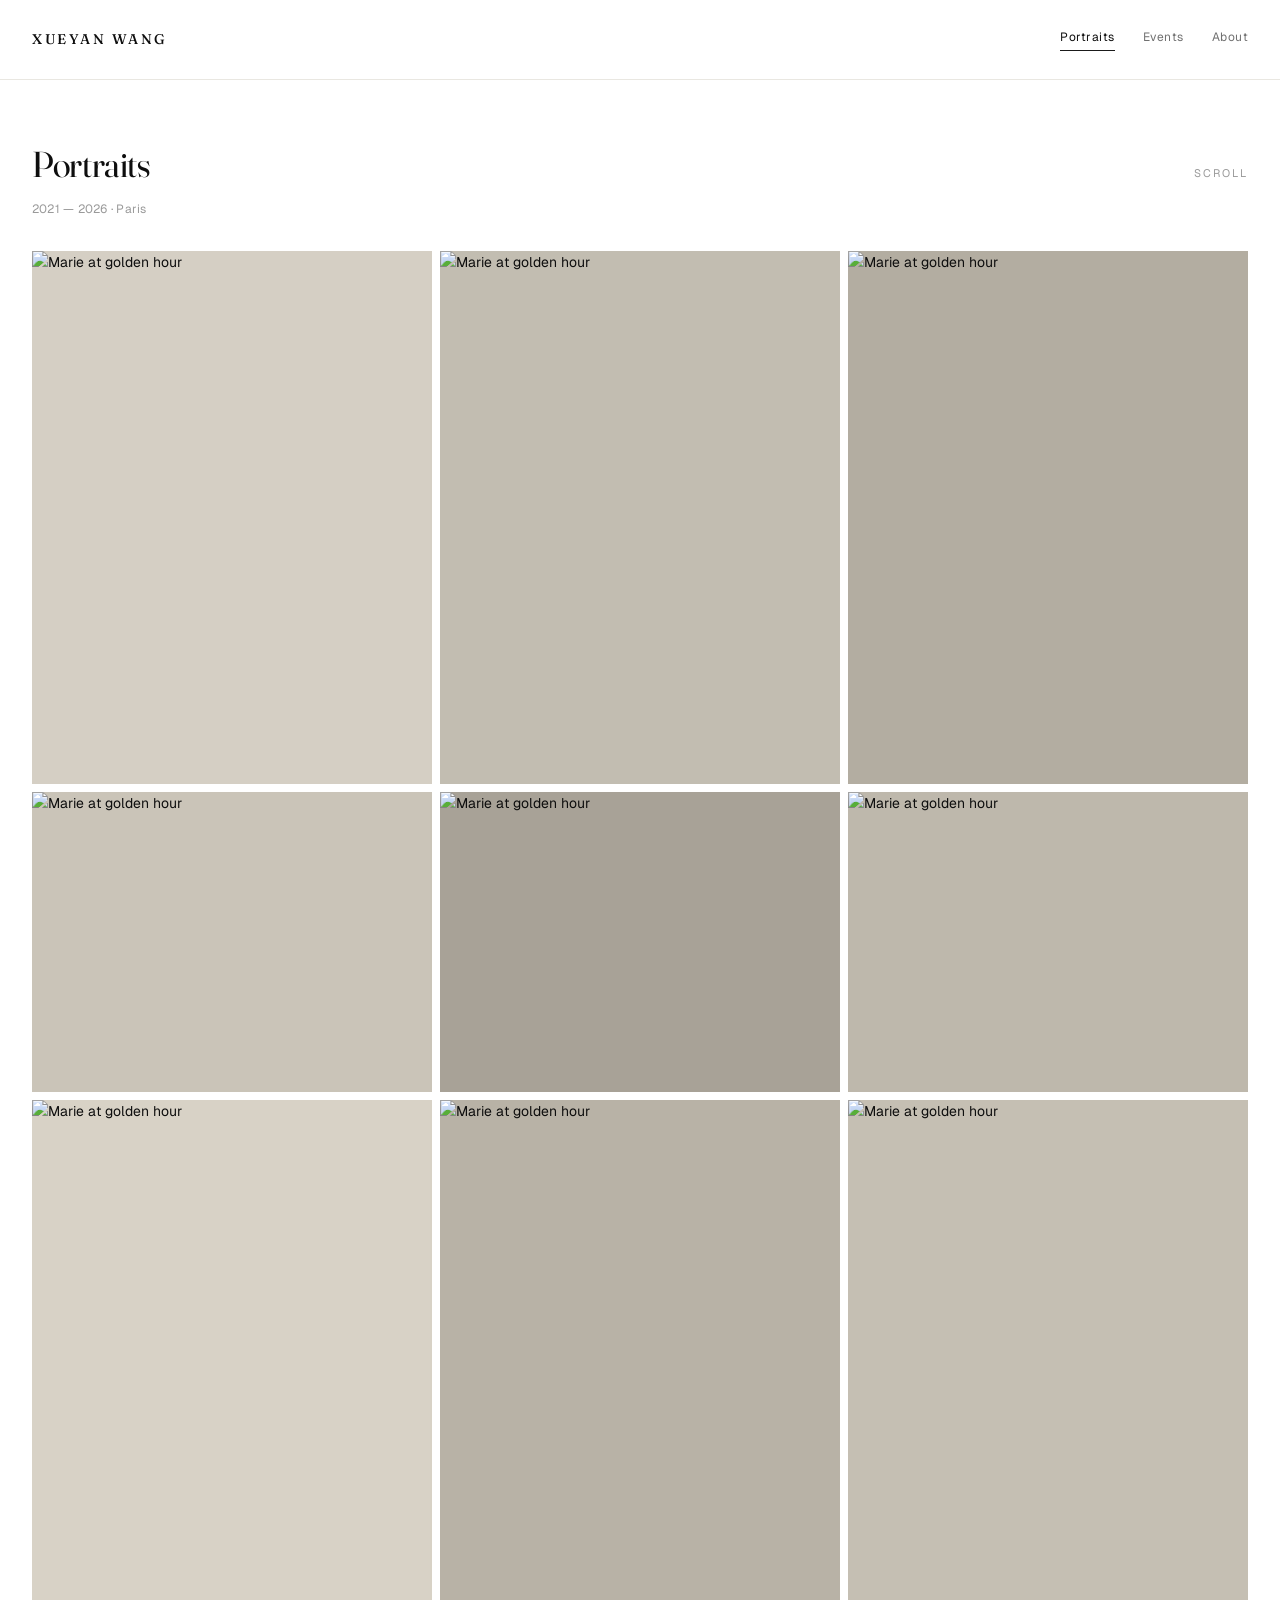
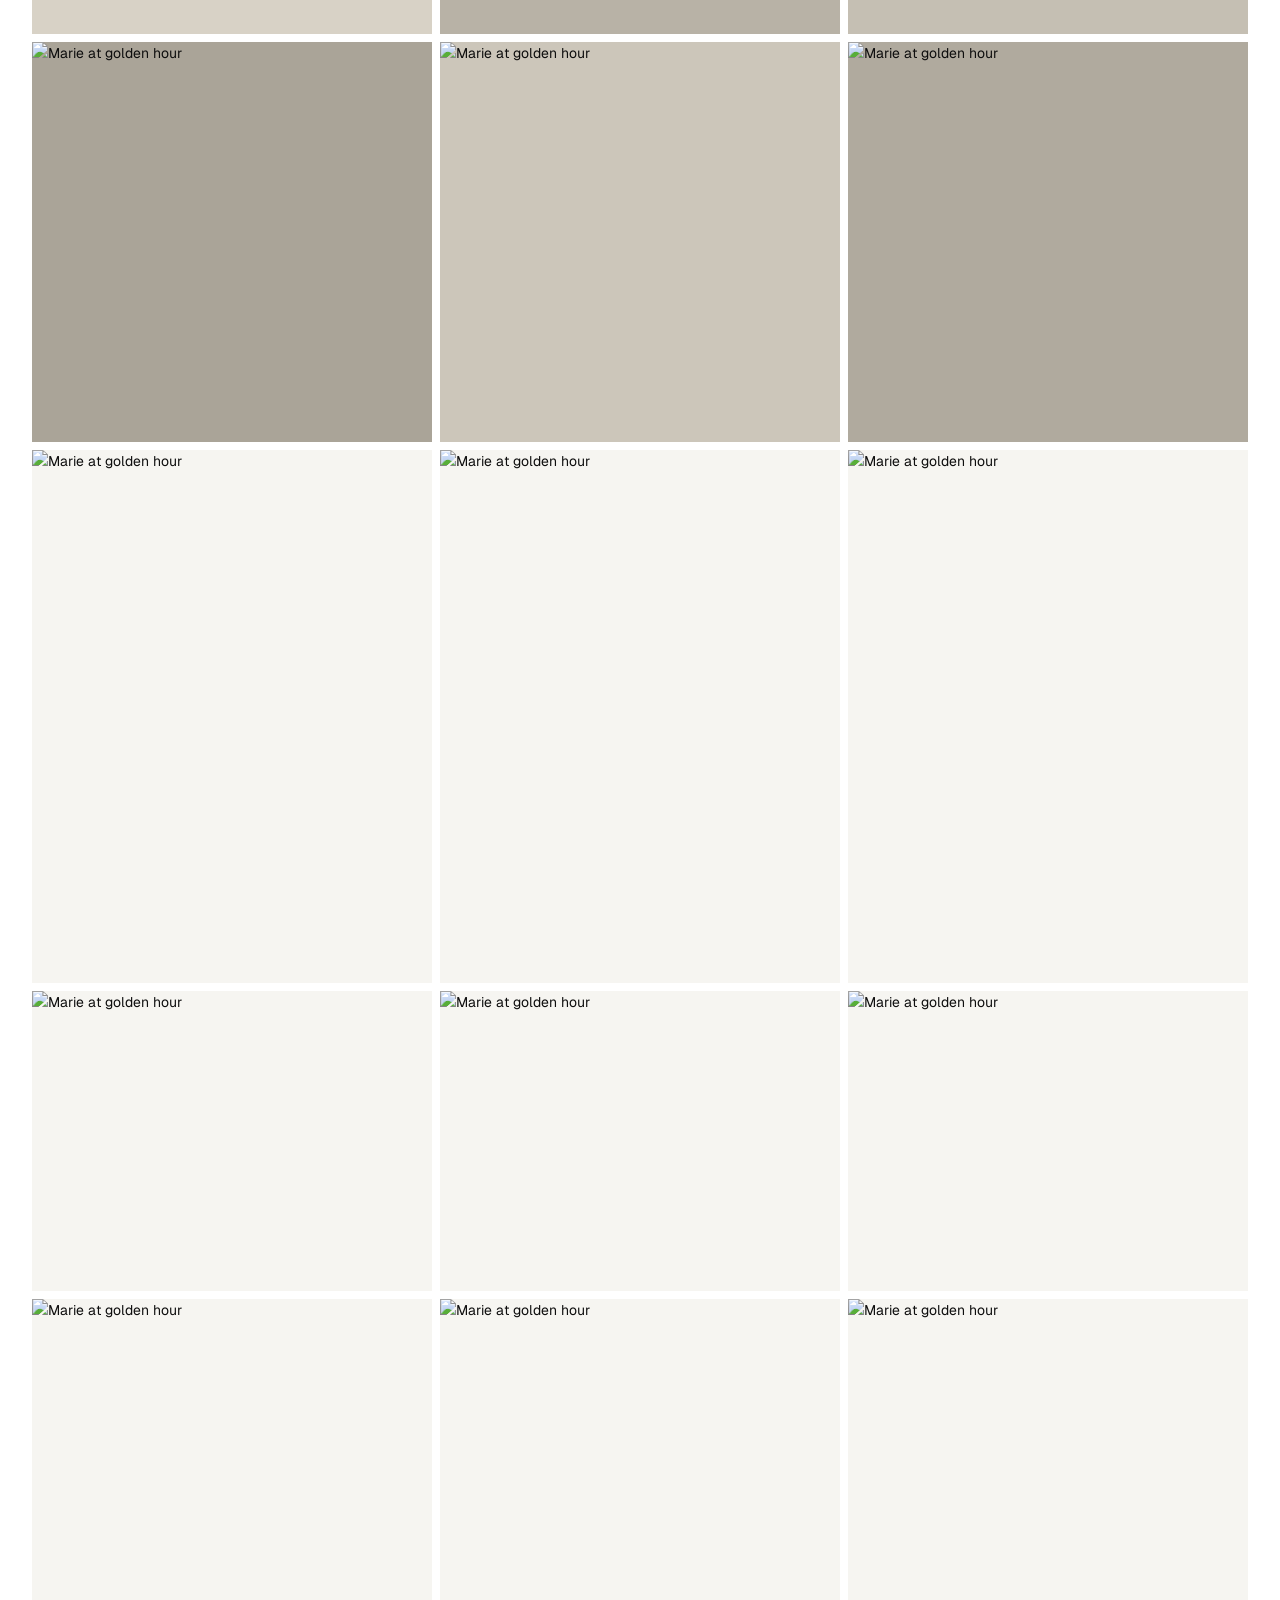
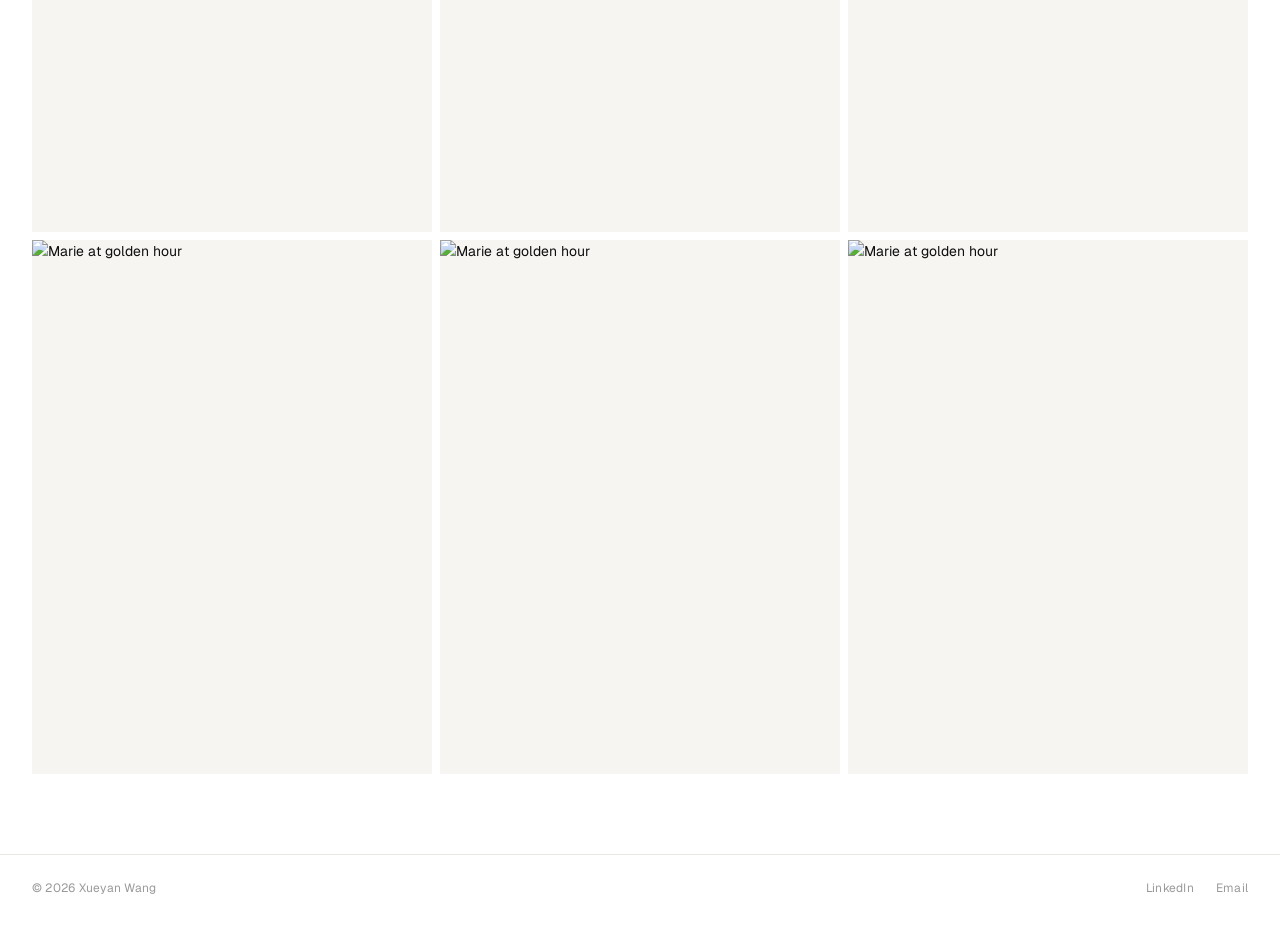
==== index.html @ 807694ce "Add files via upload initial portfolio" ====
<!DOCTYPE html>
<html lang="en">
<head>
  <meta charset="UTF-8">
  <meta name="viewport" content="width=device-width, initial-scale=1.0">
  <title>Xueyan Wang — Portraits</title>
  <meta name="description" content="Portrait photography by Xueyan Wang. Selected work, 2022–2025.">
  <link rel="preconnect" href="https://fonts.googleapis.com">
  <link rel="preconnect" href="https://fonts.gstatic.com" crossorigin>
  <link href="https://fonts.googleapis.com/css2?family=Fraunces:opsz,wght@9..144,400;9..144,500&family=Geist:wght@300;400;500&display=swap" rel="stylesheet">
  <link rel="stylesheet" href="styles.css">
</head>
<body>

  <nav class="topnav">
    <a href="index.html" class="wordmark">Xueyan Wang</a>
    <div class="nav-links">
      <a href="index.html" class="active">Portraits</a>
      <a href="events.html">Events</a>
      <a href="about.html">About</a>
    </div>
  </nav>

  <header class="page-header">
    <div>
      <h1 class="page-title">Portraits</h1>
      <p class="page-meta">2021 — 2026 · Paris</p>
    </div>
    <span class="scroll-hint">Scroll</span>
  </header>

  <main class="gallery">
    <!--
      ============================================================
      ADD YOUR PHOTOS HERE
      ============================================================
      Each photo is a <figure class="photo">. Inside, put:
        <img src="images/portraits/01.jpg" alt="Description">

      Aspect ratio classes (mix freely for natural rhythm):
        tall      = 3:4   (portraits — most common)
        wide      = 4:3
        square    = 1:1
        portrait  = 2:3   (more vertical)
        landscape = 3:2

      Placeholder classes (ph-1 to ph-12) give a colored fill
      until you add real photos. REMOVE them when you add <img>.

      Example with a real photo:
        <figure class="photo tall">
          <img src="images/portraits/01.jpg" alt="Marie at golden hour">
        </figure>
      ============================================================
    -->

    <figure class="photo tall ph-1">
      <img src="images/portraits/01.jpg" alt="Marie at golden hour">
    </figure>
    <figure class="photo tall ph-2">
      <img src="images/portraits/02.jpg" alt="Marie at golden hour">
    </figure>
    <figure class="photo tall ph-3">
      <img src="images/portraits/03.jpg" alt="Marie at golden hour">
    </figure>

    <figure class="photo wide ph-4">
      <img src="images/portraits/04.jpg" alt="Marie at golden hour">
    </figure>
    <figure class="photo wide ph-5">
      <img src="images/portraits/05.jpg" alt="Marie at golden hour">
    </figure>
    <figure class="photo wide ph-6">
      <img src="images/portraits/06.jpg" alt="Marie at golden hour">
    </figure>

    <figure class="photo tall ph-7">
      <img src="images/portraits/07.jpg" alt="Marie at golden hour">
    </figure>
    <figure class="photo tall ph-8">
      <img src="images/portraits/08.jpg" alt="Marie at golden hour">
    </figure>
    <figure class="photo tall ph-9">
      <img src="images/portraits/09.jpg" alt="Marie at golden hour">
    </figure>

    <figure class="photo square ph-10">
      <img src="images/portraits/10.jpg" alt="Marie at golden hour">
    </figure>
    <figure class="photo square ph-11">
      <img src="images/portraits/11.jpg" alt="Marie at golden hour">
    </figure>
    <figure class="photo square ph-12">
      <img src="images/portraits/12.jpg" alt="Marie at golden hour">
    </figure>

    <figure class="photo tall ph-13">
      <img src="images/portraits/13.jpg" alt="Marie at golden hour">
    </figure>
    <figure class="photo tall ph-14">
      <img src="images/portraits/14.jpg" alt="Marie at golden hour">
    </figure>
    <figure class="photo tall ph-15">
      <img src="images/portraits/15.jpg" alt="Marie at golden hour">
    </figure>

    <figure class="photo wide ph-16">
      <img src="images/portraits/16.jpg" alt="Marie at golden hour">
    </figure>
    <figure class="photo wide ph-17">
      <img src="images/portraits/17.jpg" alt="Marie at golden hour">
    </figure>
    <figure class="photo wide ph-18">
      <img src="images/portraits/18.jpg" alt="Marie at golden hour">
    </figure>

    <figure class="photo tall ph-19">
      <img src="images/portraits/19.jpg" alt="Marie at golden hour">
    </figure>
    <figure class="photo tall ph-20">
      <img src="images/portraits/20.jpg" alt="Marie at golden hour">
    </figure>
    <figure class="photo tall ph-21">
      <img src="images/portraits/21.jpg" alt="Marie at golden hour">
    </figure>

    <figure class="photo tall ph-22">
      <img src="images/portraits/22.jpg" alt="Marie at golden hour">
    </figure>
    <figure class="photo tall ph-23">
      <img src="images/portraits/23.jpg" alt="Marie at golden hour">
    </figure>
    <figure class="photo tall ph-24">
      <img src="images/portraits/24.jpg" alt="Marie at golden hour">
    </figure>

  </main>

  <footer class="footer">
    <span>© 2026 Xueyan Wang</span>
    <div class="footer-links">
      <a href="https://www.linkedin.com/" target="_blank" rel="noopener">LinkedIn</a>
      <a href="mailto:xueyan.wang@edu.escp.eu">Email</a>
    </div>
  </footer>

  <script src="script.js"></script>
</body>
</html>
---- styles.css ----
/* ============================================
   Xueyan Wang — Portfolio
   Modern minimal · Apple-influenced
   ============================================ */

:root {
  --bg: #ffffff;
  --bg-muted: #f6f5f1;
  --text: #0e0e0e;
  --text-muted: #707070;
  --text-subtle: #9a9a9a;
  --line: #e9e7e1;
  --line-strong: #1a1a1a;
  --gap: 8px;
  --max-width: 1320px;
  --pad-x: 32px;
  --pad-y: 28px;

  --font-display: 'Fraunces', Georgia, serif;
  --font-body: 'Geist', -apple-system, BlinkMacSystemFont, sans-serif;
}

@media (max-width: 720px) {
  :root {
    --pad-x: 18px;
    --pad-y: 20px;
    --gap: 4px;
  }
}

* { box-sizing: border-box; margin: 0; padding: 0; }

html { -webkit-font-smoothing: antialiased; }

body {
  font-family: var(--font-body);
  background: var(--bg);
  color: var(--text);
  font-size: 14px;
  line-height: 1.6;
  font-weight: 400;
}

a { color: inherit; text-decoration: none; }
img { display: block; max-width: 100%; height: auto; }

/* ============ TOP NAV ============ */

.topnav {
  display: flex;
  align-items: center;
  justify-content: space-between;
  padding: var(--pad-y) var(--pad-x);
  border-bottom: 1px solid var(--line);
  background: var(--bg);
  position: sticky;
  top: 0;
  z-index: 50;
}

.wordmark {
  font-family: var(--font-display);
  font-weight: 500;
  font-size: 14px;
  letter-spacing: 0.18em;
  text-transform: uppercase;
}

.nav-links {
  display: flex;
  gap: 28px;
  font-size: 12px;
  letter-spacing: 0.04em;
  color: var(--text-muted);
}

.nav-links a {
  position: relative;
  padding-bottom: 3px;
  transition: color 0.2s ease;
}

.nav-links a:hover { color: var(--text); }

.nav-links a.active {
  color: var(--text);
  border-bottom: 1px solid var(--line-strong);
}

@media (max-width: 480px) {
  .topnav { flex-direction: column; gap: 14px; padding: 18px var(--pad-x); }
  .nav-links { gap: 22px; }
}

/* ============ PAGE HEADER ============ */

.page-header {
  display: flex;
  align-items: baseline;
  justify-content: space-between;
  padding: 56px var(--pad-x) 32px;
  max-width: var(--max-width);
  margin: 0 auto;
}

.page-title {
  font-family: var(--font-display);
  font-weight: 400;
  font-size: 36px;
  letter-spacing: -0.01em;
  font-variation-settings: 'opsz' 144;
}

.page-meta {
  font-size: 12px;
  color: var(--text-subtle);
  margin-top: 6px;
  letter-spacing: 0.02em;
}

.scroll-hint {
  font-size: 11px;
  color: var(--text-subtle);
  letter-spacing: 0.18em;
  text-transform: uppercase;
}

@media (max-width: 600px) {
  .page-header { padding: 36px var(--pad-x) 24px; }
  .page-title { font-size: 28px; }
  .scroll-hint { display: none; }
}

/* ============ GALLERY ============ */

.gallery {
  display: grid;
  grid-template-columns: repeat(3, 1fr);
  gap: var(--gap);
  padding: 0 var(--pad-x) 80px;
  max-width: var(--max-width);
  margin: 0 auto;
}

@media (max-width: 900px) {
  .gallery { grid-template-columns: repeat(2, 1fr); }
}

@media (max-width: 520px) {
  .gallery { grid-template-columns: 1fr; }
}

.photo {
  background: var(--bg-muted);
  overflow: hidden;
  cursor: pointer;
  position: relative;
  transition: opacity 0.3s ease;
}

.photo:hover { opacity: 0.85; }

.photo img {
  width: 100%;
  height: 100%;
  object-fit: cover;
  display: block;
}

/* aspect ratio variations — mix to give natural rhythm */
.photo.tall  { aspect-ratio: 3 / 4; }
.photo.wide  { aspect-ratio: 4 / 3; }
.photo.square { aspect-ratio: 1 / 1; }
.photo.portrait { aspect-ratio: 2 / 3; }
.photo.landscape { aspect-ratio: 3 / 2; }

/* placeholder fills (visible when no <img> yet) */
.photo.ph-1  { background: #d5cfc4; }
.photo.ph-2  { background: #c2bdb1; }
.photo.ph-3  { background: #b3ada1; }
.photo.ph-4  { background: #cac4b8; }
.photo.ph-5  { background: #a8a297; }
.photo.ph-6  { background: #beb8ac; }
.photo.ph-7  { background: #d8d2c6; }
.photo.ph-8  { background: #b8b2a6; }
.photo.ph-9  { background: #c5bfb3; }
.photo.ph-10 { background: #aaa498; }
.photo.ph-11 { background: #ccc6ba; }
.photo.ph-12 { background: #b0aa9e; }

/* ============ ABOUT PAGE ============ */

.about-wrap {
  max-width: 720px;
  margin: 0 auto;
  padding: 80px var(--pad-x) 80px;
}

.about-eyebrow {
  font-size: 11px;
  letter-spacing: 0.2em;
  text-transform: uppercase;
  color: var(--text-subtle);
  margin-bottom: 28px;
}

.about-headline {
  font-family: var(--font-display);
  font-weight: 400;
  font-size: 42px;
  line-height: 1.15;
  letter-spacing: -0.015em;
  margin-bottom: 40px;
  font-variation-settings: 'opsz' 144;
}

.about-body p {
  font-size: 15px;
  line-height: 1.75;
  color: var(--text);
  margin-bottom: 18px;
}

.about-body p.muted { color: var(--text-muted); }

.about-section {
  margin-top: 56px;
  padding-top: 32px;
  border-top: 1px solid var(--line);
}

.about-section-title {
  font-size: 11px;
  letter-spacing: 0.2em;
  text-transform: uppercase;
  color: var(--text-subtle);
  margin-bottom: 20px;
}

.about-body.bilingual {
  display: grid;
  grid-template-columns: 1fr 1px 1fr;
  gap: 0;
  align-items: stretch;
}

.about-body.bilingual::before {
  content: '';
  grid-column: 2;
  background: var(--line);
}

.about-body.bilingual .lang-col {
  padding: 0 28px;
}

.about-body.bilingual .lang-col:first-child {
  padding-left: 0;
}

.about-body.bilingual .lang-col:last-child {
  padding-right: 0;
}

@media (max-width: 720px) {
  .about-body.bilingual {
    grid-template-columns: 1fr;
  }
  .about-body.bilingual::before { display: none; }
  .about-body.bilingual .lang-col { padding: 0; }
}

.contact-list {
  display: flex;
  flex-direction: column;
  gap: 10px;
  font-size: 14px;
}

.contact-row {
  display: flex;
  gap: 16px;
}

.contact-row .label {
  width: 80px;
  color: var(--text-subtle);
  font-size: 13px;
}

.contact-row .value { color: var(--text); }

.contact-row a:hover { text-decoration: underline; text-underline-offset: 3px; }

@media (max-width: 600px) {
  .about-wrap { padding: 48px var(--pad-x) 60px; }
  .about-headline { font-size: 28px; margin-bottom: 28px; }
  .contact-row .label { width: 70px; }
}

/* ============ FOOTER ============ */

.footer {
  display: flex;
  justify-content: space-between;
  align-items: center;
  padding: 24px var(--pad-x) 32px;
  max-width: var(--max-width);
  margin: 0 auto;
  border-top: 1px solid var(--line);
  font-size: 12px;
  color: var(--text-subtle);
  letter-spacing: 0.02em;
}

.footer-links {
  display: flex;
  gap: 22px;
}

.footer-links a {
  transition: color 0.2s ease;
}

.footer-links a:hover { color: var(--text); }

@media (max-width: 480px) {
  .footer { flex-direction: column; gap: 12px; align-items: flex-start; }
}

/* ============ LIGHTBOX ============ */

.lightbox {
  position: fixed;
  inset: 0;
  background: rgba(8, 8, 8, 0.96);
  display: none;
  align-items: center;
  justify-content: center;
  z-index: 100;
  padding: 40px;
  cursor: zoom-out;
}

.lightbox.open { display: flex; }

.lightbox-img {
  max-width: 100%;
  max-height: 100%;
  object-fit: contain;
  background: #1a1a1a;
}

.lightbox-close {
  position: absolute;
  top: 20px;
  right: 24px;
  background: transparent;
  border: none;
  color: #fff;
  font-size: 28px;
  font-weight: 300;
  cursor: pointer;
  padding: 8px 14px;
  font-family: var(--font-body);
  line-height: 1;
  opacity: 0.8;
  transition: opacity 0.2s ease;
}

.lightbox-close:hover { opacity: 1; }

.lightbox-counter {
  position: absolute;
  bottom: 24px;
  left: 50%;
  transform: translateX(-50%);
  color: #fff;
  font-size: 12px;
  letter-spacing: 0.1em;
  opacity: 0.6;
}

.lightbox-nav {
  position: absolute;
  top: 50%;
  transform: translateY(-50%);
  background: transparent;
  border: none;
  color: #fff;
  font-size: 32px;
  font-weight: 300;
  cursor: pointer;
  padding: 16px;
  font-family: var(--font-body);
  opacity: 0.5;
  transition: opacity 0.2s ease;
}

.lightbox-nav:hover { opacity: 1; }

.lightbox-prev { left: 16px; }
.lightbox-next { right: 16px; }

@media (max-width: 600px) {
  .lightbox { padding: 16px; }
  .lightbox-nav { font-size: 24px; padding: 12px; }
}

/* ============ MOTION ============ */

@media (prefers-reduced-motion: no-preference) {
  .photo, .page-header, .footer {
    opacity: 0;
    animation: fadeIn 0.7s ease forwards;
  }

  .page-header { animation-delay: 0.1s; }
  .gallery .photo:nth-child(1) { animation-delay: 0.15s; }
  .gallery .photo:nth-child(2) { animation-delay: 0.20s; }
  .gallery .photo:nth-child(3) { animation-delay: 0.25s; }
  .gallery .photo:nth-child(4) { animation-delay: 0.30s; }
  .gallery .photo:nth-child(5) { animation-delay: 0.35s; }
  .gallery .photo:nth-child(6) { animation-delay: 0.40s; }
  .gallery .photo:nth-child(n+7) { animation-delay: 0.45s; }
  .footer { animation-delay: 0.5s; }
}

@keyframes fadeIn {
  from { opacity: 0; transform: translateY(8px); }
  to   { opacity: 1; transform: translateY(0); }
}
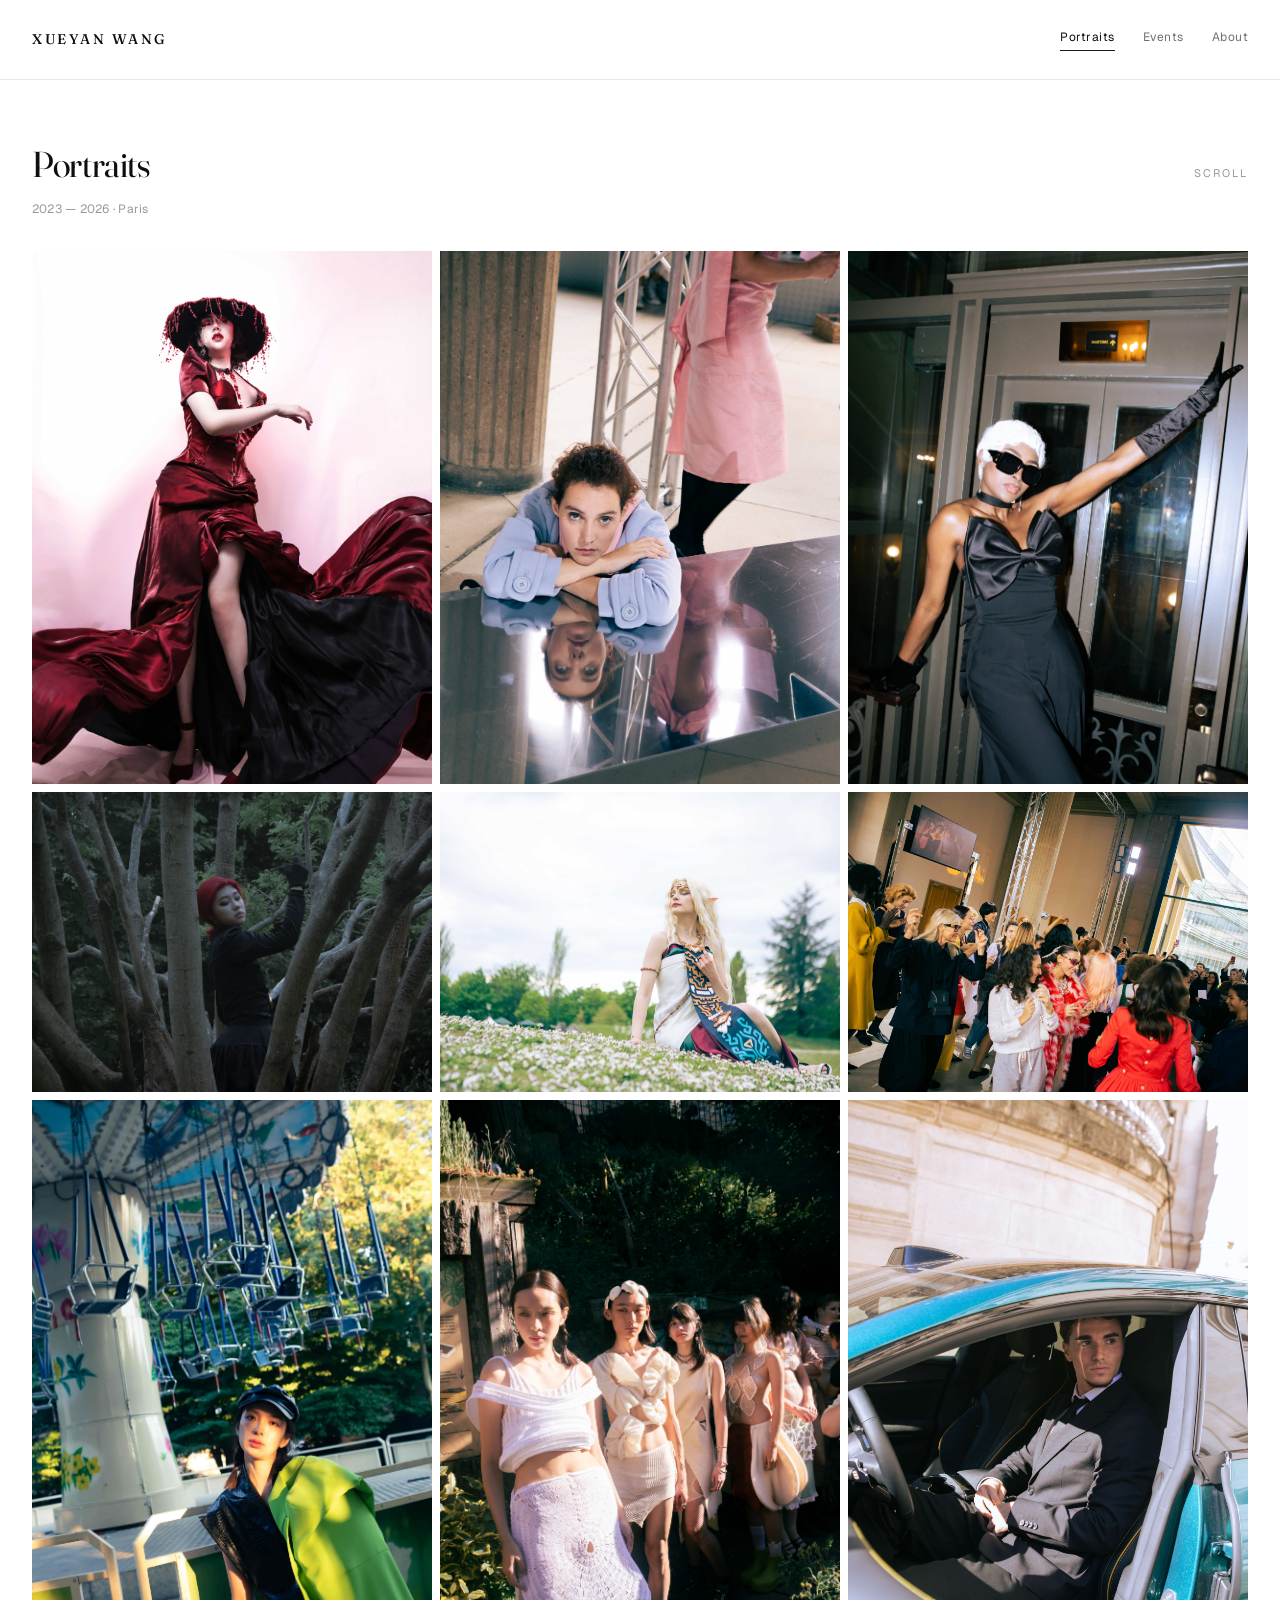
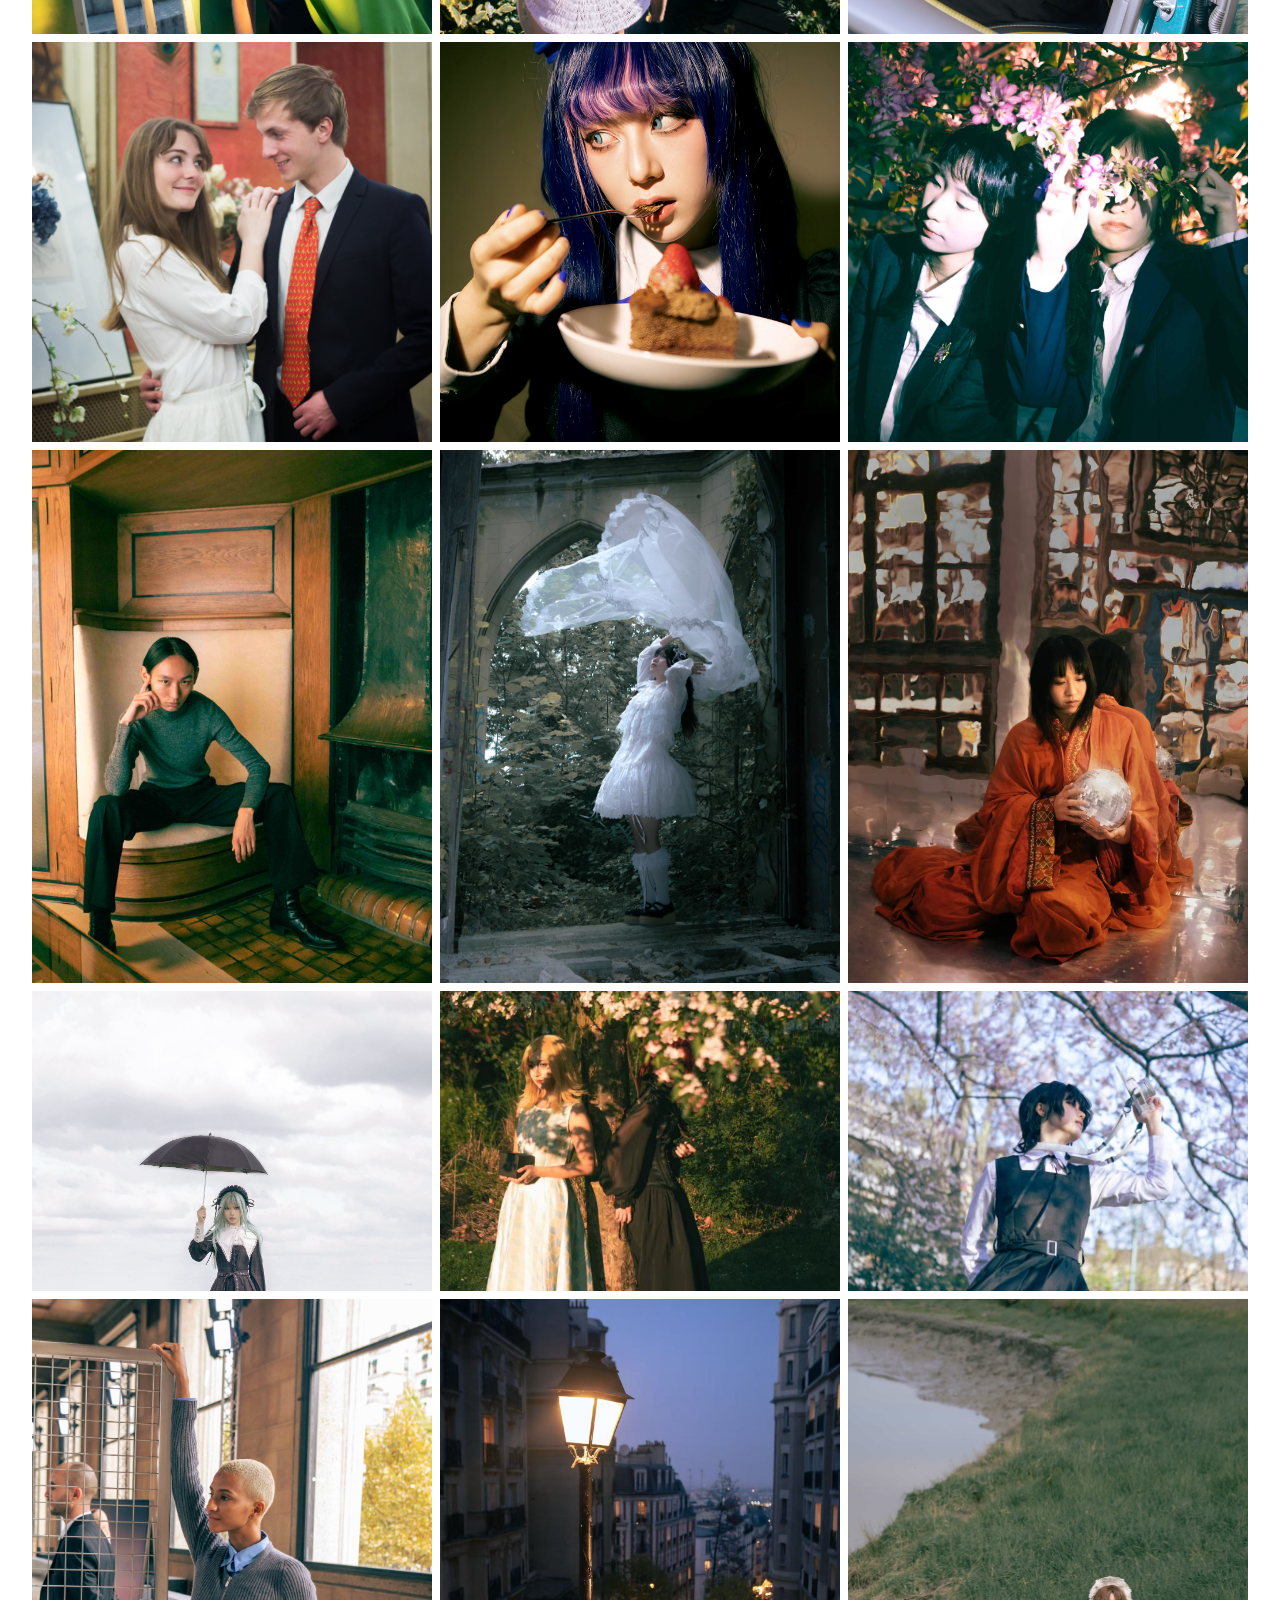
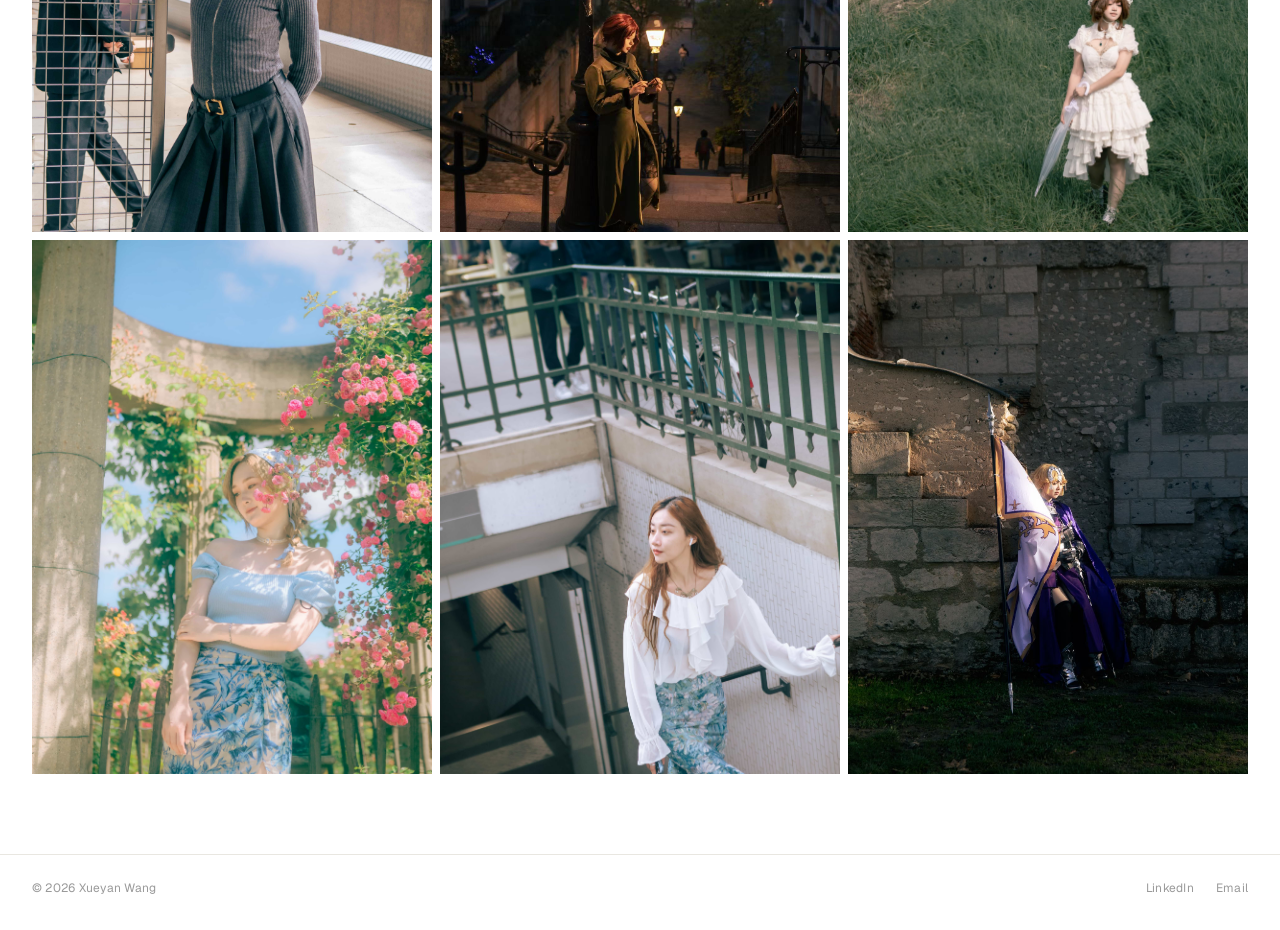
==== commit 75e1c0b7: "Update page meta date range from 2021-2026 to 2023-2026" ====
--- a/index.html
+++ b/index.html
@@ -24,7 +24,7 @@
   <header class="page-header">
     <div>
       <h1 class="page-title">Portraits</h1>
-      <p class="page-meta">2021 — 2026 · Paris</p>
+      <p class="page-meta">2023 — 2026 · Paris</p>
     </div>
     <span class="scroll-hint">Scroll</span>
   </header>
